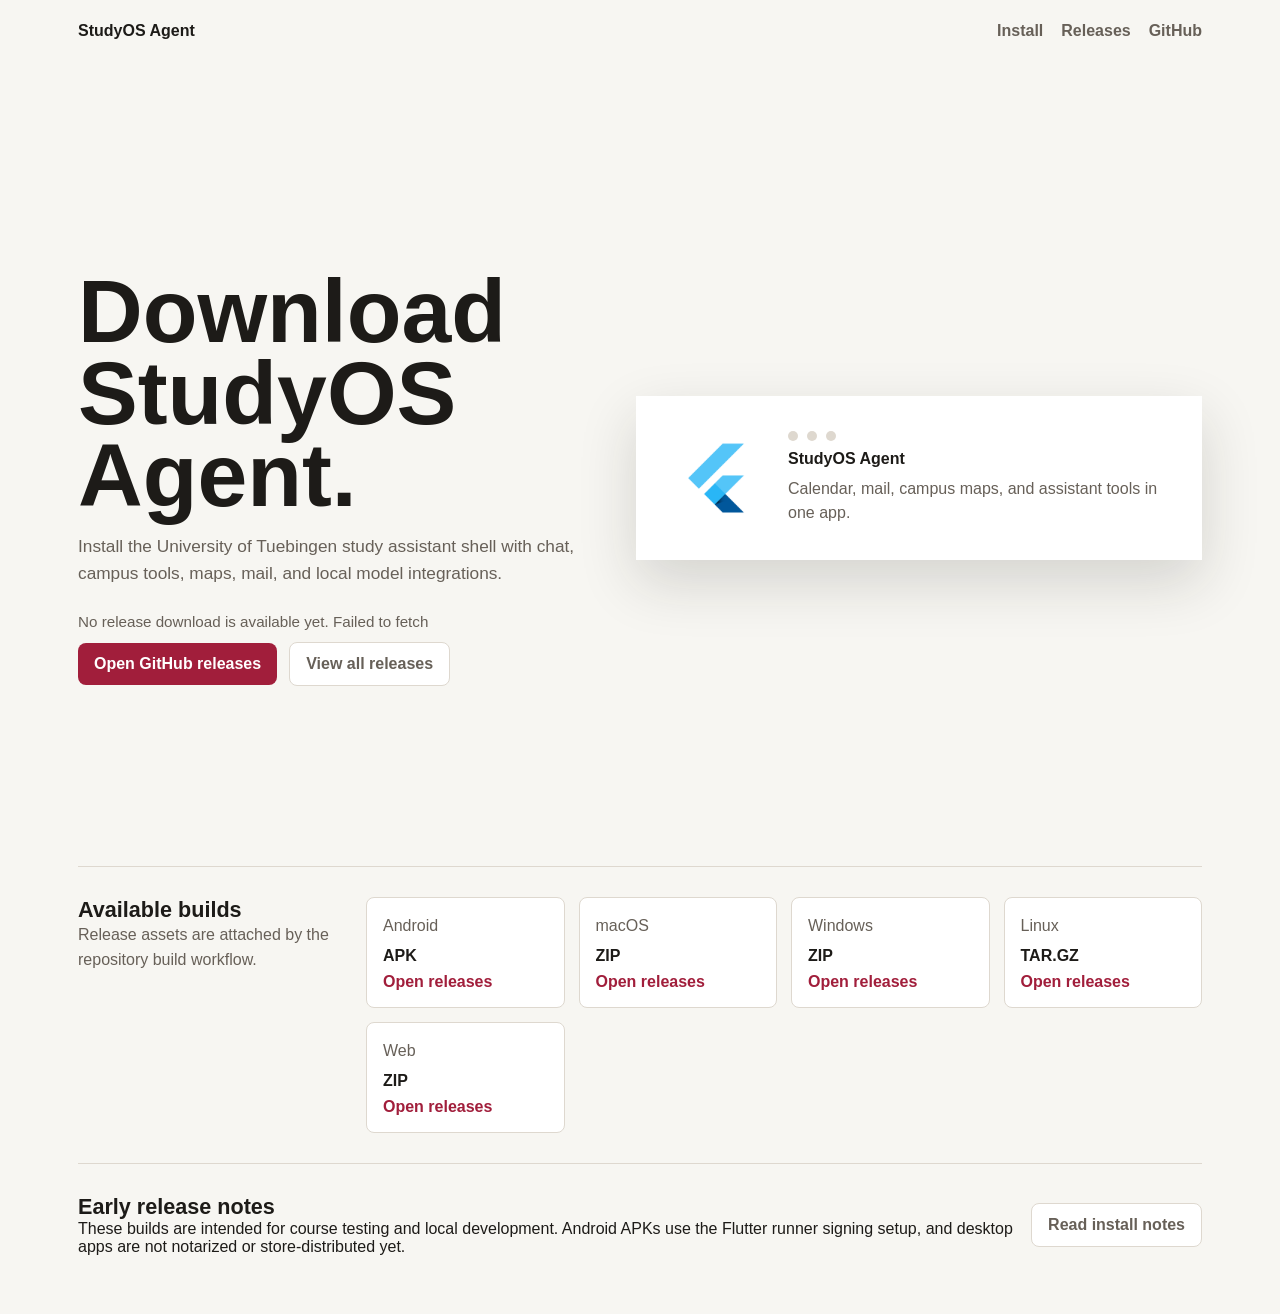
==== docs/index.html @ 49c9402f "docs: add release download page" ====
<!doctype html>
<html lang="en">
  <head>
    <meta charset="utf-8" />
    <meta name="viewport" content="width=device-width, initial-scale=1" />
    <title>StudyOS Agent Downloads</title>
    <meta
      name="description"
      content="Download the latest StudyOS Agent builds for Android, desktop, and web."
    />
    <link rel="stylesheet" href="./download.css" />
    <script defer src="./download.js"></script>
  </head>
  <body>
    <header class="site-header">
      <a class="brand" href="./index.html">StudyOS Agent</a>
      <nav aria-label="Documentation">
        <a href="./install.html">Install</a>
        <a href="https://github.com/Tue-StudyOS/StudyOS_Agent/releases">Releases</a>
        <a href="https://github.com/Tue-StudyOS/StudyOS_Agent">GitHub</a>
      </nav>
    </header>

    <main>
      <section class="hero">
        <div class="hero-copy">
          <h1>Download StudyOS Agent.</h1>
          <p class="lead">
            Install the University of Tuebingen study assistant shell with chat, campus tools,
            maps, mail, and local model integrations.
          </p>
          <div class="download-panel" aria-live="polite">
            <p class="status" id="release-status">Looking for the latest StudyOS Agent release...</p>
            <a class="primary-link disabled" id="primary-download" href="#" aria-disabled="true">
              Checking downloads
            </a>
            <a class="secondary-link" href="https://github.com/Tue-StudyOS/StudyOS_Agent/releases">
              View all releases
            </a>
          </div>
        </div>

        <figure class="preview" aria-label="StudyOS Agent app preview">
          <div class="preview-shell">
            <img src="../flutter_app/web/icons/Icon-512.png" alt="" />
            <div class="preview-content">
              <span class="window-dot"></span>
              <span class="window-dot"></span>
              <span class="window-dot"></span>
              <strong>StudyOS Agent</strong>
              <p>Calendar, mail, campus maps, and assistant tools in one app.</p>
            </div>
          </div>
        </figure>
      </section>

      <section class="platforms" aria-labelledby="platforms-title">
        <div>
          <h2 id="platforms-title">Available builds</h2>
          <p>Release assets are attached by the repository build workflow.</p>
        </div>
        <div class="platform-grid" id="platform-list">
          <article class="platform-card" data-platform-card="android">
            <span>Android</span>
            <strong>APK</strong>
            <a href="https://github.com/Tue-StudyOS/StudyOS_Agent/releases">Open releases</a>
          </article>
          <article class="platform-card" data-platform-card="macos">
            <span>macOS</span>
            <strong>ZIP</strong>
            <a href="https://github.com/Tue-StudyOS/StudyOS_Agent/releases">Open releases</a>
          </article>
          <article class="platform-card" data-platform-card="windows">
            <span>Windows</span>
            <strong>ZIP</strong>
            <a href="https://github.com/Tue-StudyOS/StudyOS_Agent/releases">Open releases</a>
          </article>
          <article class="platform-card" data-platform-card="linux">
            <span>Linux</span>
            <strong>TAR.GZ</strong>
            <a href="https://github.com/Tue-StudyOS/StudyOS_Agent/releases">Open releases</a>
          </article>
          <article class="platform-card" data-platform-card="web">
            <span>Web</span>
            <strong>ZIP</strong>
            <a href="https://github.com/Tue-StudyOS/StudyOS_Agent/releases">Open releases</a>
          </article>
        </div>
      </section>

      <section class="note-band">
        <div>
          <h2>Early release notes</h2>
          <p>
            These builds are intended for course testing and local development. Android APKs use the
            Flutter runner signing setup, and desktop apps are not notarized or store-distributed yet.
          </p>
        </div>
        <a class="secondary-link" href="./install.html">Read install notes</a>
      </section>
    </main>
  </body>
</html>
---- docs/download.css ----
:root {
  color-scheme: light;
  --surface: #f7f6f2;
  --panel: #ffffff;
  --ink: #1d1b18;
  --muted: #676058;
  --border: #ded8cf;
  --accent: #a11e3b;
  --accent-strong: #86162f;
  --shadow: rgba(31, 28, 24, 0.16);
  font-family: -apple-system, BlinkMacSystemFont, "Segoe UI", sans-serif;
}

* {
  box-sizing: border-box;
}

body {
  margin: 0;
  background: var(--surface);
  color: var(--ink);
}

a {
  color: inherit;
}

.site-header {
  display: flex;
  align-items: center;
  justify-content: space-between;
  gap: 24px;
  max-width: 1180px;
  margin: 0 auto;
  padding: 22px 28px;
}

.brand {
  font-weight: 800;
  text-decoration: none;
}

nav {
  display: flex;
  flex-wrap: wrap;
  gap: 18px;
}

nav a {
  color: var(--muted);
  font-weight: 650;
  text-decoration: none;
}

main {
  max-width: 1180px;
  margin: 0 auto;
  padding: 28px;
}

.hero {
  display: grid;
  grid-template-columns: minmax(0, 0.95fr) minmax(320px, 1.05fr);
  gap: 46px;
  align-items: center;
  min-height: calc(100svh - 124px);
}

.hero-copy,
.doc-hero,
.doc-section,
.note-band {
  display: grid;
  gap: 16px;
}

h1,
h2,
p {
  margin: 0;
}

h1 {
  max-width: 680px;
  font-size: clamp(2.7rem, 7vw, 5.8rem);
  line-height: 0.92;
}

h2 {
  font-size: 1.35rem;
}

.lead {
  max-width: 640px;
  color: var(--muted);
  font-size: 1.08rem;
  line-height: 1.58;
}

.download-panel {
  display: flex;
  flex-wrap: wrap;
  gap: 12px;
  align-items: center;
  margin-top: 10px;
}

.status {
  width: 100%;
  color: var(--muted);
  font-size: 0.95rem;
}

.primary-link,
.secondary-link {
  border-radius: 8px;
  padding: 12px 16px;
  font-weight: 750;
  text-decoration: none;
}

.primary-link {
  background: var(--accent);
  color: #ffffff;
}

.primary-link:hover {
  background: var(--accent-strong);
}

.primary-link.disabled {
  pointer-events: none;
  opacity: 0.58;
}

.secondary-link {
  border: 1px solid var(--border);
  background: var(--panel);
  color: var(--muted);
}

.preview {
  margin: 0;
}

.preview-shell {
  display: grid;
  grid-template-columns: 96px minmax(0, 1fr);
  gap: 22px;
  align-items: center;
  padding: 34px;
  background: var(--panel);
  box-shadow: 0 22px 58px var(--shadow);
}

.preview-shell img {
  display: block;
  width: 96px;
  height: 96px;
  border-radius: 22px;
}

.preview-content {
  display: grid;
  grid-template-columns: repeat(3, 10px) minmax(0, 1fr);
  gap: 9px;
  align-items: center;
}

.preview-content strong,
.preview-content p {
  grid-column: 1 / -1;
}

.preview-content p {
  color: var(--muted);
  line-height: 1.5;
}

.window-dot {
  width: 10px;
  height: 10px;
  border-radius: 999px;
  background: var(--border);
}

.platforms,
.note-band,
.doc-section {
  border-top: 1px solid var(--border);
  padding: 30px 0;
}

.platforms {
  display: grid;
  grid-template-columns: 260px minmax(0, 1fr);
  gap: 28px;
}

.platforms p,
.platform-card span,
.doc-section p,
.doc-section li {
  color: var(--muted);
  line-height: 1.55;
}

.platform-grid {
  display: grid;
  grid-template-columns: repeat(auto-fit, minmax(170px, 1fr));
  gap: 14px;
}

.platform-card {
  display: grid;
  gap: 8px;
  border: 1px solid var(--border);
  border-radius: 8px;
  background: var(--panel);
  padding: 16px;
}

.platform-card a {
  color: var(--accent);
  font-weight: 750;
  text-decoration: none;
}

.note-band {
  grid-template-columns: minmax(0, 1fr) auto;
  align-items: center;
}

.doc-page {
  max-width: 820px;
}

.doc-hero {
  padding: 70px 0 34px;
}

.doc-section ol {
  margin: 0;
  padding-left: 22px;
}

@media (max-width: 900px) {
  .hero,
  .platforms,
  .note-band {
    grid-template-columns: 1fr;
  }

  .hero {
    min-height: auto;
  }
}

@media (max-width: 620px) {
  .site-header,
  .download-panel {
    align-items: flex-start;
    flex-direction: column;
  }

  main,
  .site-header {
    padding-inline: 18px;
  }

  .preview-shell {
    grid-template-columns: 1fr;
  }
}
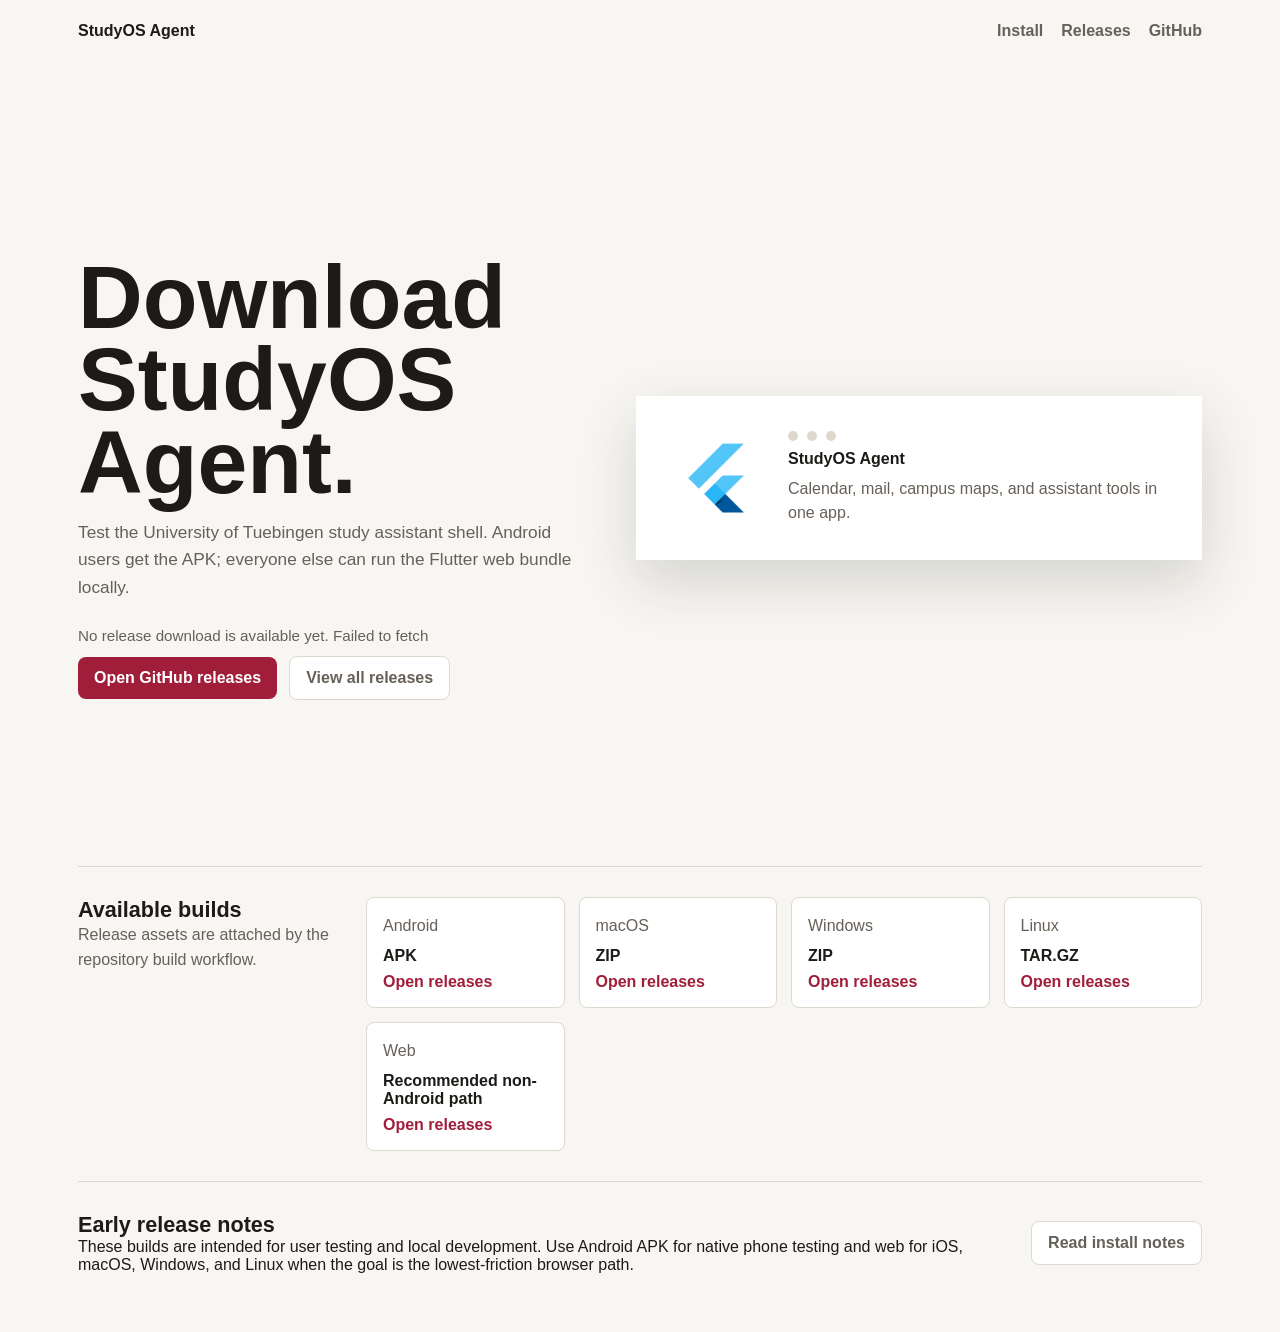
==== commit b239a72f: "feat(app): seed release demo assistant setup" ====
--- a/docs/index.html
+++ b/docs/index.html
@@ -9,6 +9,7 @@
       content="Download the latest StudyOS Agent builds for Android, desktop, and web."
     />
     <link rel="stylesheet" href="./download.css" />
+    <link rel="icon" type="image/png" href="./assets/studyos-icon-512.png" />
     <script defer src="./download.js"></script>
   </head>
   <body>
@@ -26,8 +27,8 @@
         <div class="hero-copy">
           <h1>Download StudyOS Agent.</h1>
           <p class="lead">
-            Install the University of Tuebingen study assistant shell with chat, campus tools,
-            maps, mail, and local model integrations.
+            Test the University of Tuebingen study assistant shell. Android users get the APK;
+            everyone else can run the Flutter web bundle locally.
           </p>
           <div class="download-panel" aria-live="polite">
             <p class="status" id="release-status">Looking for the latest StudyOS Agent release...</p>
@@ -42,7 +43,7 @@
 
         <figure class="preview" aria-label="StudyOS Agent app preview">
           <div class="preview-shell">
-            <img src="../flutter_app/web/icons/Icon-512.png" alt="" />
+            <img src="./assets/studyos-icon-512.png" alt="" />
             <div class="preview-content">
               <span class="window-dot"></span>
               <span class="window-dot"></span>
@@ -82,7 +83,7 @@
           </article>
           <article class="platform-card" data-platform-card="web">
             <span>Web</span>
-            <strong>ZIP</strong>
+            <strong>Recommended non-Android path</strong>
             <a href="https://github.com/Tue-StudyOS/StudyOS_Agent/releases">Open releases</a>
           </article>
         </div>
@@ -92,8 +93,9 @@
         <div>
           <h2>Early release notes</h2>
           <p>
-            These builds are intended for course testing and local development. Android APKs use the
-            Flutter runner signing setup, and desktop apps are not notarized or store-distributed yet.
+            These builds are intended for user testing and local development. Use Android APK for
+            native phone testing and web for iOS, macOS, Windows, and Linux when the goal is the
+            lowest-friction browser path.
           </p>
         </div>
         <a class="secondary-link" href="./install.html">Read install notes</a>
--- a/docs/download.css
+++ b/docs/download.css
@@ -244,6 +244,25 @@
   padding-left: 22px;
 }
 
+code,
+pre {
+  border-radius: 8px;
+  background: #ece6dd;
+  color: var(--ink);
+  font-family: "SFMono-Regular", Consolas, monospace;
+}
+
+code {
+  padding: 2px 5px;
+}
+
+pre {
+  margin: 0;
+  overflow-x: auto;
+  padding: 14px;
+  line-height: 1.5;
+}
+
 @media (max-width: 900px) {
   .hero,
   .platforms,
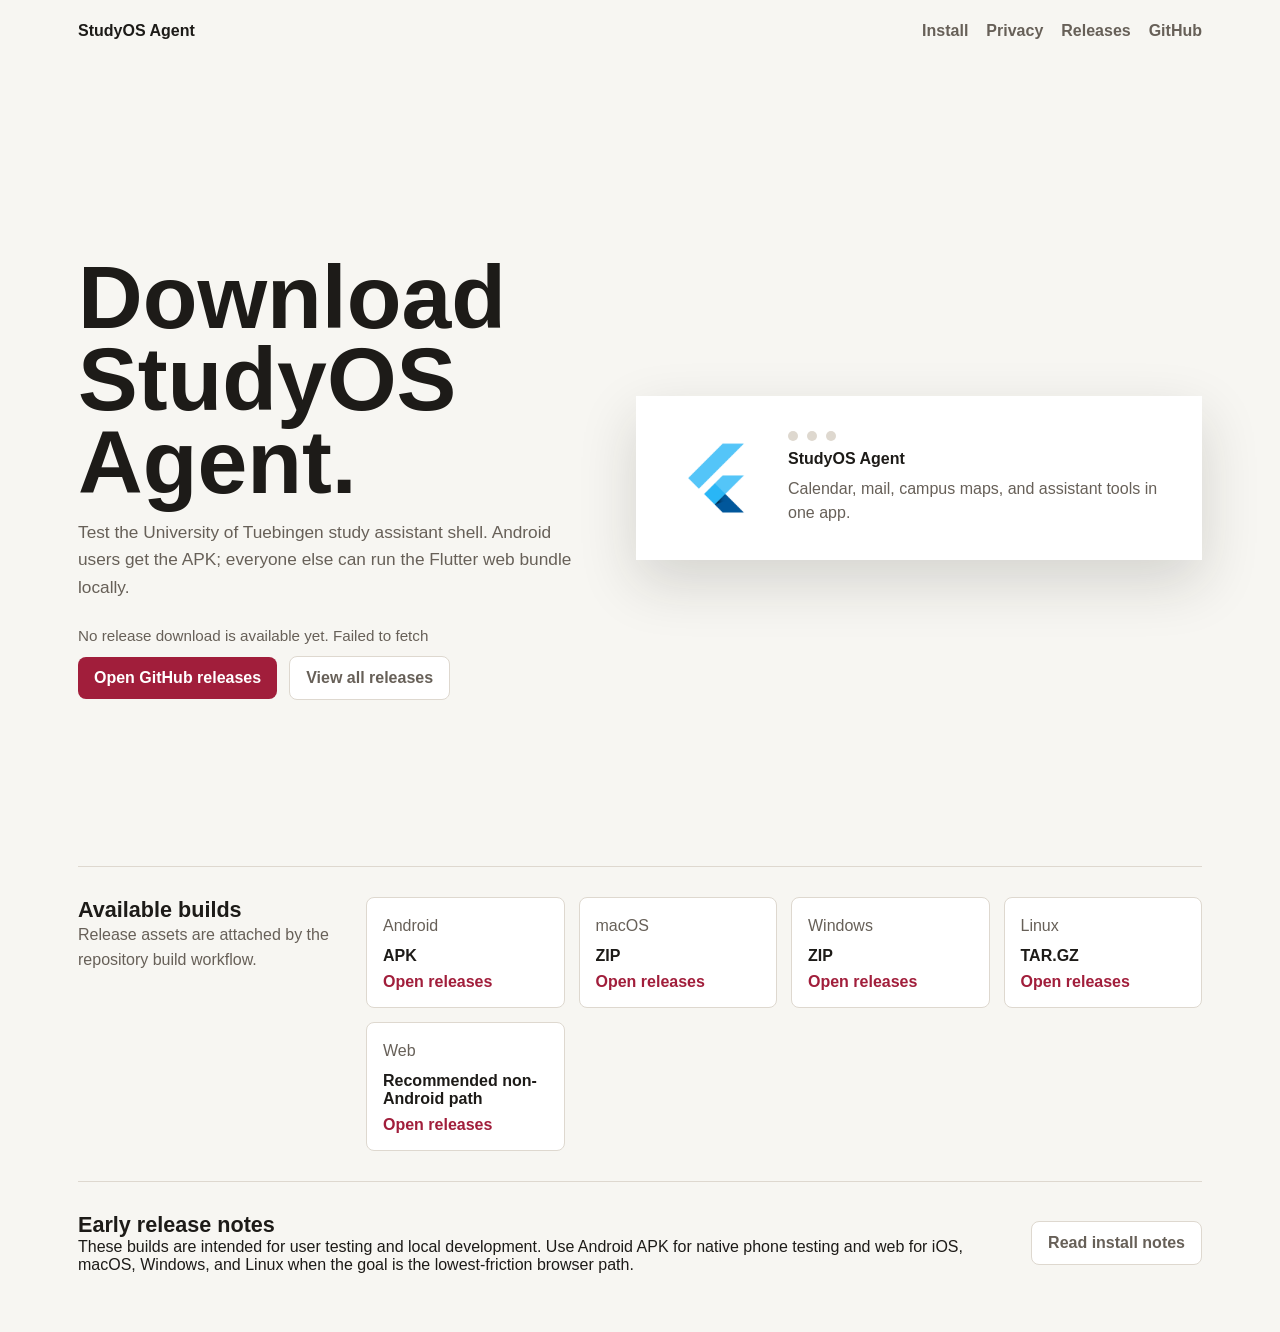
==== commit 754bdd97: "docs: add draft privacy policy to GitHub Pages" ====
--- a/docs/index.html
+++ b/docs/index.html
@@ -17,6 +17,7 @@
       <a class="brand" href="./index.html">StudyOS Agent</a>
       <nav aria-label="Documentation">
         <a href="./install.html">Install</a>
+        <a href="./privacy.html">Privacy</a>
         <a href="https://github.com/Tue-StudyOS/StudyOS_Agent/releases">Releases</a>
         <a href="https://github.com/Tue-StudyOS/StudyOS_Agent">GitHub</a>
       </nav>
